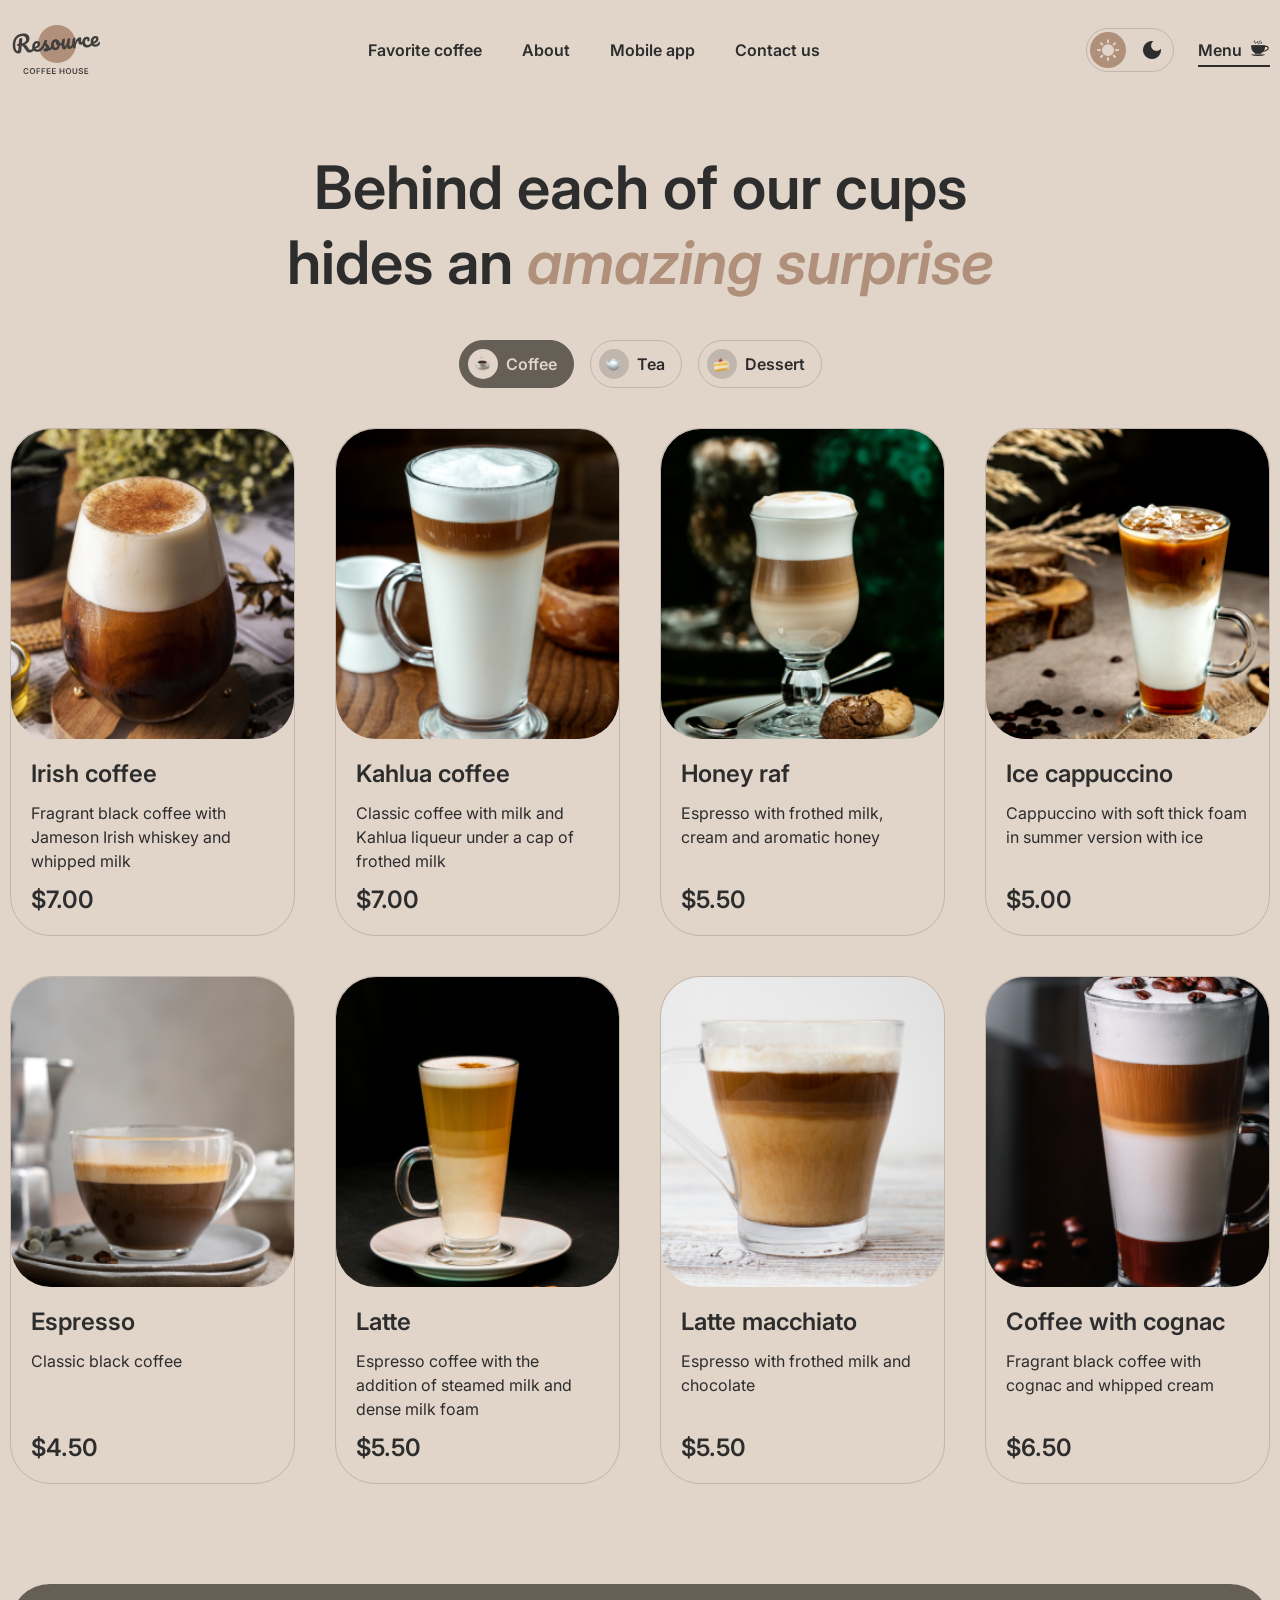
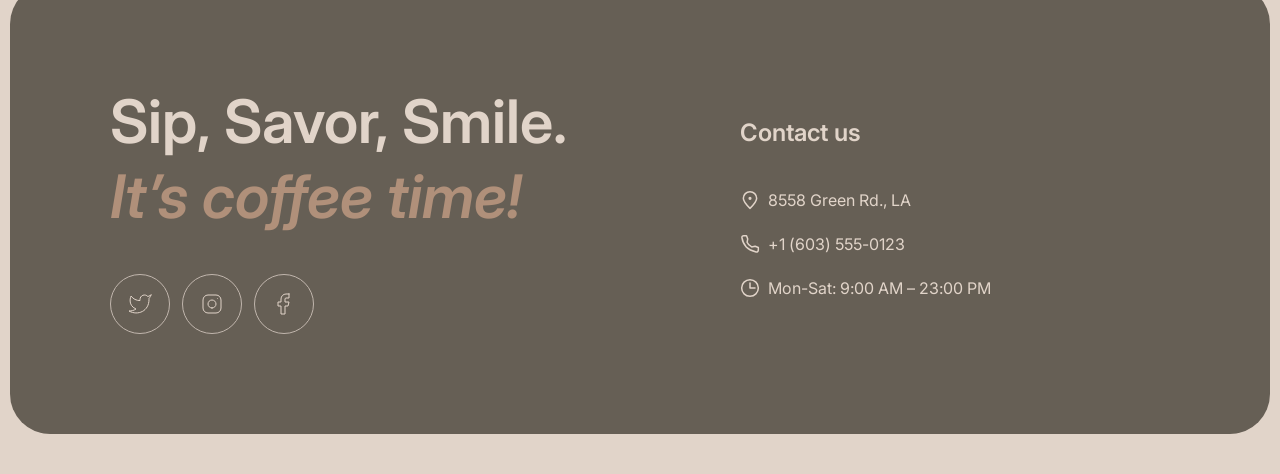
==== templates/menu.template.html @ f3f32d37 "create:landing pages" ====
<!doctype html>
<html lang="en">
    <head>
        <meta charset="UTF-8" />
        <meta name="viewport" content="width=device-width, initial-scale=1.0" />
        <title>Coffee house | menu</title>
        <link rel="shortcut icon" href="../img/icons/menu-coffee.svg" />
        <link rel="preconnect" href="https://fonts.googleapis.com" />
        <link rel="preconnect" href="https://fonts.gstatic.com" crossorigin />
        <link
            href="https://fonts.googleapis.com/css2?family=Inter:wght@400;600&display=swap"
            rel="stylesheet"
        />
        <link rel="stylesheet" href="../styles/style.css" />
        <link rel="stylesheet" href="../styles/main.css" />
        <link rel="stylesheet" href="../icons/icon.css" />
    </head>
    <body>
        <div id="menu-page" class="wrapper">
            <header class="header">
                <div class="burger-menu">
                    <nav class="menu">
                        <ul>
                            <li>
                                <a class="underline-hover" href="../#favorite"
                                    >Favorite coffee</a
                                >
                            </li>
                            <li>
                                <a class="underline-hover" href="../#about"
                                    >About</a
                                >
                            </li>
                            <li>
                                <a class="underline-hover" href="../#app"
                                    >Mobile app</a
                                >
                            </li>
                            <li>
                                <a class="underline-hover" href="../#contact"
                                    >Contact us</a
                                >
                            </li>
                        </ul>
                    </nav>
                    <div class="menu-link">
                        <a>
                            <span>Menu</span>
                            <!-- <img
                                src="../img/icons/coffee-cup.svg"
                                width="20"
                                height="20"
                                alt="coffee-cup"
                            /> -->
                            <div class="icon icon-coffee"></div>
                        </a>
                    </div>
                </div>
                <div class="container">
                    <div class="logo logo-sun">
                        <a href="../">
                            <div class="logo-img">
                                <img
                                    src="../img/icons/logo.svg"
                                    width="92"
                                    height="22"
                                    alt="logo"
                                />
                                <div class="logo-circle"></div>
                            </div>
                        </a>
                        <div class="logo-text">
                            <img
                                src="../img/icons/logo-text.svg"
                                alt="logo-text"
                            />
                        </div>
                    </div>
                    <div class="logo logo-dark">
                        <a href="../">
                            <div class="logo-img">
                                <img
                                    src="../img/icons/logo-dark.svg"
                                    width="92"
                                    height="22"
                                    alt="logo"
                                />
                                <div class="logo-circle"></div>
                            </div>
                        </a>
                        <div class="logo-text">
                            <img
                                src="../img/icons/logo-text-dark.svg"
                                alt="logo-text"
                            />
                        </div>
                    </div>
                    <nav class="menu">
                        <ul>
                            <li>
                                <a class="underline-hover" href="../#favorite"
                                    >Favorite coffee</a
                                >
                            </li>
                            <li>
                                <a class="underline-hover" href="../#about"
                                    >About</a
                                >
                            </li>
                            <li>
                                <a class="underline-hover" href="../#app"
                                    >Mobile app</a
                                >
                            </li>
                            <li>
                                <a class="underline-hover" href="#contact"
                                    >Contact us</a
                                >
                            </li>
                        </ul>
                    </nav>
                    <div class="header-right">
                        <div class="theme">
                            <div class="theme-item theme-sun">
                                <div class="icon-Sun"></div>
                            </div>
                            <div class="theme-item theme-moon">
                                <div class="icon-Moon"></div>
                            </div>
                        </div>
                        <div class="menu-link">
                            <a>
                                <span>Menu</span>
                                <!-- <img
                                    src="../img/icons/coffee-cup.svg"
                                    width="20"
                                    height="20"
                                    alt="coffee-cup"
                                /> -->
                                <div class="icon icon-coffee"></div>
                            </a>
                        </div>
                        <div class="burger">
                            <div class="burger-line"></div>
                            <div class="burger-line"></div>
                        </div>
                    </div>
                </div>
            </header>
            <main>
                <section class="menu-section">
                    <div class="container">
                        <h1 style="display: none">this is h1</h1>
                        <h2>
                            Behind each of our cups<br />
                            hides an
                            <span class="accent">amazing surprise</span>
                        </h2>
                        <div class="menu-switch switch">
                            <div data-path="coffee" class="switch-item active">
                                <div class="switch-item__img">
                                    <img
                                        src="../img/icons/menu-coffee.svg"
                                        alt="coffee"
                                    />
                                </div>
                                <span>Coffee</span>
                            </div>
                            <div data-path="tea" class="switch-item">
                                <div class="switch-item__img">
                                    <img
                                        src="../img/icons/menu-tea.svg"
                                        alt="Tea"
                                    />
                                </div>
                                <span>Tea</span>
                            </div>
                            <div data-path="dessert" class="switch-item">
                                <div class="switch-item__img">
                                    <img
                                        src="../img/icons/menu-desert.svg"
                                        alt="Dessert"
                                    />
                                </div>

                                <span>Dessert</span>
                            </div>
                        </div>
                        <div class="menu-content">
                            <div
                                data-target="coffee"
                                class="open-modal card-menu active"
                            >
                                <div class="card-menu__img">
                                    <img
                                        src="../img/coffee-1.png"
                                        alt="coffee-1"
                                    />
                                </div>
                                <div class="card-menu__info">
                                    <div class="card-menu__title">
                                        Irish coffee
                                    </div>
                                    <div class="card-menu__subtitle">
                                        Fragrant black coffee with Jameson Irish
                                        whiskey and whipped milk
                                    </div>
                                    <div class="card-menu__price">$7.00</div>
                                </div>
                            </div>
                            <div
                                data-target="coffee"
                                class="open-modal card-menu active"
                            >
                                <div class="card-menu__img">
                                    <img
                                        src="../img/coffee-2.png"
                                        alt="coffee-2"
                                    />
                                </div>
                                <div class="card-menu__info">
                                    <div class="card-menu__title">
                                        Kahlua coffee
                                    </div>
                                    <div class="card-menu__subtitle">
                                        Classic coffee with milk and Kahlua
                                        liqueur under a cap of frothed milk
                                    </div>
                                    <div class="card-menu__price">$7.00</div>
                                </div>
                            </div>
                            <div
                                data-target="coffee"
                                class="open-modal card-menu active"
                            >
                                <div class="card-menu__img">
                                    <img
                                        src="../img/coffee-3.png"
                                        alt="coffee-3"
                                    />
                                </div>
                                <div class="card-menu__info">
                                    <div class="card-menu__title">
                                        Honey raf
                                    </div>
                                    <div class="card-menu__subtitle">
                                        Espresso with frothed milk, cream and
                                        aromatic honey
                                    </div>
                                    <div class="card-menu__price">$5.50</div>
                                </div>
                            </div>
                            <div
                                data-target="coffee"
                                class="open-modal card-menu active"
                            >
                                <div class="card-menu__img">
                                    <img
                                        src="../img/coffee-4.png"
                                        alt="coffee-4"
                                    />
                                </div>
                                <div class="card-menu__info">
                                    <div class="card-menu__title">
                                        Ice cappuccino
                                    </div>
                                    <div class="card-menu__subtitle">
                                        Cappuccino with soft thick foam in
                                        summer version with ice
                                    </div>
                                    <div class="card-menu__price">$5.00</div>
                                </div>
                            </div>
                            <div
                                data-target="coffee"
                                class="open-modal card-menu active"
                            >
                                <div class="card-menu__img">
                                    <img
                                        src="../img/coffee-5.png"
                                        alt="coffee-5"
                                    />
                                </div>
                                <div class="card-menu__info">
                                    <div class="card-menu__title">Espresso</div>
                                    <div class="card-menu__subtitle">
                                        Classic black coffee
                                    </div>
                                    <div class="card-menu__price">$4.50</div>
                                </div>
                            </div>
                            <div
                                data-target="coffee"
                                class="open-modal card-menu active"
                            >
                                <div class="card-menu__img">
                                    <img
                                        src="../img/coffee-6.png"
                                        alt="coffee-6"
                                    />
                                </div>
                                <div class="card-menu__info">
                                    <div class="card-menu__title">Latte</div>
                                    <div class="card-menu__subtitle">
                                        Espresso coffee with the addition of
                                        steamed milk and dense milk foam
                                    </div>
                                    <div class="card-menu__price">$5.50</div>
                                </div>
                            </div>
                            <div
                                data-target="coffee"
                                class="open-modal card-menu active"
                            >
                                <div class="card-menu__img">
                                    <img
                                        src="../img/coffee-7.png"
                                        alt="coffee-7"
                                    />
                                </div>
                                <div class="card-menu__info">
                                    <div class="card-menu__title">
                                        Latte macchiato
                                    </div>
                                    <div class="card-menu__subtitle">
                                        Espresso with frothed milk and chocolate
                                    </div>
                                    <div class="card-menu__price">$5.50</div>
                                </div>
                            </div>
                            <div
                                data-target="coffee"
                                class="open-modal card-menu active"
                            >
                                <div class="card-menu__img">
                                    <img
                                        src="../img/coffee-8.png"
                                        alt="coffee-8"
                                    />
                                </div>
                                <div class="card-menu__info">
                                    <div class="card-menu__title">
                                        Coffee with cognac
                                    </div>
                                    <div class="card-menu__subtitle">
                                        Fragrant black coffee with cognac and
                                        whipped cream
                                    </div>
                                    <div class="card-menu__price">$6.50</div>
                                </div>
                            </div>

                            <div data-target="tea" class="open-modal card-menu">
                                <div class="card-menu__img">
                                    <img src="../img/tea-1.png" alt="tea-1" />
                                </div>
                                <div class="card-menu__info">
                                    <div class="card-menu__title">Moroccan</div>
                                    <div class="card-menu__subtitle">
                                        Fragrant black tea with the addition of
                                        tangerine, cinnamon, honey, lemon and
                                        mint
                                    </div>
                                    <div class="card-menu__price">$4.50</div>
                                </div>
                            </div>
                            <div data-target="tea" class="open-modal card-menu">
                                <div class="card-menu__img">
                                    <img src="../img/tea-2.png" alt="tea-2" />
                                </div>
                                <div class="card-menu__info">
                                    <div class="card-menu__title">Ginger</div>
                                    <div class="card-menu__subtitle">
                                        Original black tea with fresh ginger,
                                        lemon and honey
                                    </div>
                                    <div class="card-menu__price">$5.00</div>
                                </div>
                            </div>
                            <div data-target="tea" class="open-modal card-menu">
                                <div class="card-menu__img">
                                    <img src="../img/tea-3.png" alt="tea-3" />
                                </div>
                                <div class="card-menu__info">
                                    <div class="card-menu__title">
                                        Cranberry
                                    </div>
                                    <div class="card-menu__subtitle">
                                        Invigorating black tea with cranberry
                                        and honey
                                    </div>
                                    <div class="card-menu__price">$5.00</div>
                                </div>
                            </div>
                            <div data-target="tea" class="open-modal card-menu">
                                <div class="card-menu__img">
                                    <img src="../img/tea-4.png" alt="tea-4" />
                                </div>
                                <div class="card-menu__info">
                                    <div class="card-menu__title">
                                        Sea buckthorn
                                    </div>
                                    <div class="card-menu__subtitle">
                                        Toning sweet black tea with sea
                                        buckthorn, fresh thyme and cinnamon
                                    </div>
                                    <div class="card-menu__price">$5.50</div>
                                </div>
                            </div>

                            <div
                                data-target="dessert"
                                class="open-modal card-menu"
                            >
                                <div class="card-menu__img">
                                    <img
                                        src="../img/dessert-1.png"
                                        alt="dessert-1"
                                    />
                                </div>
                                <div class="card-menu__info">
                                    <div class="card-menu__title">
                                        Marble cheesecake
                                    </div>
                                    <div class="card-menu__subtitle">
                                        Philadelphia cheese with lemon zest on a
                                        light sponge cake and red currant jam
                                    </div>
                                    <div class="card-menu__price">$3.50</div>
                                </div>
                            </div>
                            <div
                                data-target="dessert"
                                class="open-modal card-menu"
                            >
                                <div class="card-menu__img">
                                    <img
                                        src="../img/dessert-2.png"
                                        alt="dessert-2"
                                    />
                                </div>
                                <div class="card-menu__info">
                                    <div class="card-menu__title">
                                        Red velvet
                                    </div>
                                    <div class="card-menu__subtitle">
                                        Layer cake with cream cheese frosting
                                    </div>
                                    <div class="card-menu__price">$4.00</div>
                                </div>
                            </div>
                            <div
                                data-target="dessert"
                                class="open-modal card-menu"
                            >
                                <div class="card-menu__img">
                                    <img
                                        src="../img/dessert-3.png"
                                        alt="dessert-3"
                                    />
                                </div>
                                <div class="card-menu__info">
                                    <div class="card-menu__title">
                                        Cheesecakes
                                    </div>
                                    <div class="card-menu__subtitle">
                                        Soft cottage cheese pancakes with sour
                                        cream and fresh berries and sprinkled
                                        with powdered sugar
                                    </div>
                                    <div class="card-menu__price">$4.50</div>
                                </div>
                            </div>
                            <div
                                data-target="dessert"
                                class="open-modal card-menu"
                            >
                                <div class="card-menu__img">
                                    <img
                                        src="../img/dessert-4.png"
                                        alt="dessert-4"
                                    />
                                </div>
                                <div class="card-menu__info">
                                    <div class="card-menu__title">
                                        Creme brulee
                                    </div>
                                    <div class="card-menu__subtitle">
                                        Delicate creamy dessert in a caramel
                                        basket with wild berries
                                    </div>
                                    <div class="card-menu__price">$4.00</div>
                                </div>
                            </div>
                            <div
                                data-target="dessert"
                                class="open-modal card-menu"
                            >
                                <div class="card-menu__img">
                                    <img
                                        src="../img/dessert-5.png"
                                        alt="dessert-5"
                                    />
                                </div>
                                <div class="card-menu__info">
                                    <div class="card-menu__title">Pancakes</div>
                                    <div class="card-menu__subtitle">
                                        Tender pancakes with strawberry jam and
                                        fresh strawberries
                                    </div>
                                    <div class="card-menu__price">$4.50</div>
                                </div>
                            </div>
                            <div
                                data-target="dessert"
                                class="open-modal card-menu"
                            >
                                <div class="card-menu__img">
                                    <img
                                        src="../img/dessert-6.png"
                                        alt="dessert-6"
                                    />
                                </div>
                                <div class="card-menu__info">
                                    <div class="card-menu__title">
                                        Honey cake
                                    </div>
                                    <div class="card-menu__subtitle">
                                        Classic honey cake with delicate custard
                                    </div>
                                    <div class="card-menu__price">$4.50</div>
                                </div>
                            </div>
                            <div
                                data-target="dessert"
                                class="open-modal card-menu"
                            >
                                <div class="card-menu__img">
                                    <img
                                        src="../img/dessert-7.png"
                                        alt="dessert-7"
                                    />
                                </div>
                                <div class="card-menu__info">
                                    <div class="card-menu__title">
                                        Chocolate cake
                                    </div>
                                    <div class="card-menu__subtitle">
                                        Cake with hot chocolate filling and nuts
                                        with dried apricots
                                    </div>
                                    <div class="card-menu__price">$5.50</div>
                                </div>
                            </div>
                            <div
                                data-target="dessert"
                                class="open-modal card-menu"
                            >
                                <div class="card-menu__img">
                                    <img
                                        src="../img/dessert-8.png"
                                        alt="dessert-8"
                                    />
                                </div>
                                <div class="card-menu__info">
                                    <div class="card-menu__title">
                                        Black forest
                                    </div>
                                    <div class="card-menu__subtitle">
                                        A combination of thin sponge cake with
                                        cherry jam and light chocolate mousse
                                    </div>
                                    <div class="card-menu__price">$5.50</div>
                                </div>
                            </div>
                        </div>
                        <div class="menu-content__refresh-container">
                            <div class="menu-content__refresh">
                                <img
                                    src="../img/icons/refresh.svg"
                                    alt="refresh"
                                />
                            </div>
                        </div>
                    </div>
                </section>
            </main>
            <footer class="footer">
                <a id="contact"></a>
                <div class="container">
                    <div class="footer-block">
                        <div class="footer-left">
                            <h2>
                                Sip, Savor, Smile.<br />
                                <span class="accent">It’s coffee time!</span>
                            </h2>
                            <div class="footer-social">
                                <div class="footer-social__item">
                                    <svg
                                        width="24"
                                        height="24"
                                        viewBox="0 0 24 24"
                                        fill="none"
                                        xmlns="http://www.w3.org/2000/svg"
                                    >
                                        <path
                                            d="M23 3.01006C23 3.01006 20.9821 4.20217 19.86 4.54006C19.2577 3.84757 18.4573 3.35675 17.567 3.13398C16.6767 2.91122 15.7395 2.96725 14.8821 3.29451C14.0247 3.62177 13.2884 4.20446 12.773 4.96377C12.2575 5.72309 11.9877 6.62239 12 7.54006V8.54006C10.2426 8.58562 8.50127 8.19587 6.93101 7.4055C5.36074 6.61513 4.01032 5.44869 3 4.01006C3 4.01006 -1 13.0101 8 17.0101C5.94053 18.408 3.48716 19.109 1 19.0101C10 24.0101 21 19.0101 21 7.51006C20.9991 7.23151 20.9723 6.95365 20.92 6.68006C21.9406 5.67355 23 3.01006 23 3.01006Z"
                                            stroke="#E1D4C9"
                                            stroke-linecap="round"
                                            stroke-linejoin="round"
                                        />
                                    </svg>
                                </div>
                                <div class="footer-social__item">
                                    <svg
                                        width="24"
                                        height="24"
                                        viewBox="0 0 24 24"
                                        fill="none"
                                        xmlns="http://www.w3.org/2000/svg"
                                    >
                                        <path
                                            d="M12 16C14.2091 16 16 14.2091 16 12C16 9.79086 14.2091 8 12 8C9.79086 8 8 9.79086 8 12C8 14.2091 9.79086 16 12 16Z"
                                            stroke="#E1D4C9"
                                            stroke-linecap="round"
                                            stroke-linejoin="round"
                                        />
                                        <path
                                            d="M3 16V8C3 5.23858 5.23858 3 8 3H16C18.7614 3 21 5.23858 21 8V16C21 18.7614 18.7614 21 16 21H8C5.23858 21 3 18.7614 3 16Z"
                                            stroke="#E1D4C9"
                                        />
                                        <path
                                            d="M17.5 6.51L17.51 6.49889"
                                            stroke="#E1D4C9"
                                            stroke-linecap="round"
                                            stroke-linejoin="round"
                                        />
                                    </svg>
                                </div>
                                <div class="footer-social__item">
                                    <svg
                                        width="24"
                                        height="24"
                                        viewBox="0 0 24 24"
                                        fill="none"
                                        xmlns="http://www.w3.org/2000/svg"
                                    >
                                        <path
                                            d="M17 2H14C12.6739 2 11.4021 2.52678 10.4645 3.46447C9.52678 4.40215 9 5.67392 9 7V10H6V14H9V22H13V14H16L17 10H13V7C13 6.73478 13.1054 6.48043 13.2929 6.29289C13.4804 6.10536 13.7348 6 14 6H17V2Z"
                                            stroke="#E1D4C9"
                                            stroke-linecap="round"
                                            stroke-linejoin="round"
                                        />
                                    </svg>
                                </div>
                            </div>
                        </div>
                        <div class="footer-right">
                            <div class="footer-right__title">Contact us</div>
                            <div class="footer-contact">
                                <a
                                    target="_blank"
                                    href="https://www.google.com/maps/dir/%D0%94%D0%BE%D1%81+%D0%9B%D0%BE%D0%BC%D0%B0%D1%81+Dos+Lomas/50.906,34.793992/@-51.9264527,-60.2954743,8.68z/data=!4m8!4m7!1m5!1m1!1s0xbc2ae1400f868f63:0x9d1201ed77d19d2d!2m2!1d-59.25!2d-51.783333!1m0?hl=ru&entry=ttu"
                                    class="footer-contact__item underline-hover"
                                >
                                    <img
                                        src="../img/icons/pin-alt.svg"
                                        alt="pin-alt"
                                    />
                                    <span>8558 Green Rd., LA</span>
                                </a>
                                <a
                                    href="tel:+77292490039"
                                    class="footer-contact__item underline-hover"
                                >
                                    <img
                                        src="../img/icons/phone.svg"
                                        alt="phone"
                                    />
                                    <span>+1 (603) 555-0123</span>
                                </a>
                                <div class="footer-contact__item">
                                    <img
                                        src="../img/icons/clock.svg"
                                        alt="clock"
                                    />
                                    <span>Mon-Sat: 9:00 AM – 23:00 PM</span>
                                </div>
                            </div>
                        </div>
                    </div>
                </div>
            </footer>
            <div class="modals">
                <div class="modal-overlay">
                    <div class="modal">
                        <div class="modal-img">
                            <img src="../img/coffee-1.png" alt="" />
                        </div>
                        <div class="modal-content">
                            <div class="modal-title">
                                <h3>Irish coffee</h3>
                                <div class="modal-description">
                                    Fragrant black coffee with Jameson Irish
                                    whiskey and whipped milk
                                </div>
                            </div>
                            <div>
                                <div class="modal-switch__title">Size</div>
                                <div class="modal-switch switch">
                                    <div class="switch-item active">
                                        <span>S</span>
                                        <span>200 ml</span>
                                    </div>
                                    <div class="switch-item">
                                        <span>L</span>
                                        <span>300 ml</span>
                                    </div>
                                    <div class="switch-item">
                                        <span>m</span>
                                        <span>400 ml</span>
                                    </div>
                                </div>
                            </div>
                            <div>
                                <div class="modal-switch__title">Additives</div>
                                <div class="modal-check check">
                                    <div class="check-item">
                                        <span>1</span>
                                        <span>Suga</span>
                                    </div>
                                    <div class="check-item">
                                        <span>2</span>
                                        <span>Sugar</span>
                                    </div>
                                    <div class="check-item">
                                        <span>3</span>
                                        <span>Sugaring</span>
                                    </div>
                                </div>
                            </div>

                            <div class="modal-total">
                                <div class="modal-total__word">Total:</div>
                                <div class="modal-total__price">$7.00</div>
                            </div>
                            <div class="modal-alert">
                                <img
                                    src="../img/icons/info-empty.svg"
                                    alt="alert"
                                />
                                <div class="modal-alert__text">
                                    The cost is not final. Download our mobile
                                    app to see the final price and place your
                                    order. Earn loyalty points and enjoy your
                                    favorite coffee with up to 20% discount.
                                </div>
                            </div>
                            <div class="modal-close">Close</div>
                        </div>
                    </div>
                </div>
            </div>
        </div>
        <script src="../utils/mock.js"></script>
        <script src="../js/app.js"></script>
    </body>
</html>
---- styles/style.css ----
/* Указываем box sizing */
*,
*::before,
*::after {
    box-sizing: border-box;
}

/* Убираем внутренние отступы */
ul[class],
ol[class] {
    padding: 0;
}

/* Убираем внешние отступы */
body,
h1,
h2,
h3,
h4,
p,
ul[class],
ol[class],
li,
figure,
figcaption,
blockquote,
dl,
dd {
    margin: 0;
}

/* Выставляем основные настройки по-умолчанию для body */
body {
    min-height: 100vh;
    scroll-behavior: smooth;
    text-rendering: optimizeSpeed;
    line-height: 1.5;
}

/* Удаляем стандартную стилизацию для всех ul и il, у которых есть атрибут class*/
ul[class],
ol[class] {
    list-style: none;
}

/* Элементы a, у которых нет класса, сбрасываем до дефолтных стилей */
a:not([class]) {
    text-decoration-skip-ink: auto;
}

a {
    text-decoration: none;
    color: none;
}

/* Упрощаем работу с изображениями */
img {
    max-width: 100%;
    display: block;
    max-height: 100%;
}

/* Указываем понятную периодичность в потоке данных у article*/
article > * + * {
    margin-top: 1em;
}

input::-webkit-outer-spin-button,
input::-webkit-inner-spin-button {
    /* display: none; <- Crashes Chrome on hover */
    -webkit-appearance: none;
    margin: 0;
    /* <-- Apparently some margin are still there even though it's hidden */
}

/* Наследуем шрифты для инпутов и кнопок */
input,
button,
textarea,
select {
    font: inherit;
}

/* Удаляем все анимации и переходы для людей, которые предпочитай их не использовать */
@media (prefers-reduced-motion: reduce) {
    * {
        animation-duration: 0.01ms !important;
        animation-iteration-count: 1 !important;
        transition-duration: 0.01ms !important;
        scroll-behavior: auto !important;
    }
}

/* меняющиеся стили */
html {
    scroll-behavior: smooth;
}
.dark-theme {
}
body {
    /* colors */
    --text-primary: #2d2d2d;
    --text-inverse: #e1d4c9;
    --text-accent: #b0907a;

    --bg-page: #e1d4c9;
    --bg-container: #665f55;
    --bg-overlay: #403f3dcc;

    --border-primary: #c1b6ad;
    --border-inverse: #665f55;

    /* dark */

    --dark-text-primary: #e1d4c9;
    --dark-text-inverse: #e1d4c9;
    --dark-text-accent: #b0907a;

    --dark-bg-page: #292826;
    --dark-bg-container: #403f3d;
    --dark-bg-overlay: #292826cc;
    --dark-bg-modal-control:#292826;
    --dark-bg-modal:#403F3D;

    --dark-border-primary: #665f55;
    --dark-border-inverse: #c1b6ad;

    font-size: 16px;
    line-height: 24px;
    font-weight: 400;
    font-family: "Inter";

    color: var(--text-primary);
    background: var(--bg-page);
}
body.dark-theme {
    color: var(--dark-text-primary);
    background: var(--dark-bg-page);
}
.wrapper {
    min-height: 100vh;
    position: relative;
    overflow: hidden;
}

.container {
    max-width: 1380px;
    padding: 0 10px;
    margin: 0 auto;
    height: 100%;
}
section {
    padding: 50px 0;
}
h1 {
    font-size: 72px;
    line-height: 75.6px;
    font-weight: 600;
}
h2 {
    font-size: 60px;
    line-height: 75px;
    font-weight: 600;

    margin-bottom: 40px;
}

/* components */

.accent {
    color: var(--text-accent);
    font-style: italic;
}
.dark-theme .accent {
    color: var(--dark-text-accent);
}
.underline-hover {
    position: relative;
}
.underline-hover:after {
    display: block;
    position: absolute;
    left: 0;
    bottom: -5px;
    width: 100%;
    height: 2px;
    background-color: var(--text-primary);
    content: "";
    transition: transform 0.3s ease-out;
    transform: scale(0);
}
.dark-theme .underline-hover:after {
    background-color: var(--dark-text-primary);
}
.underline-hover:hover:after {
    transform: scale(1);
}

::-webkit-scrollbar {
    width: 10px;
    /* ширина для вертикального скролла */
    height: 2px;
    /* высота для горизонтального скролла */
    background-color: #c0c9d3;
}

::-webkit-scrollbar-thumb {
    background-color: #464040;
    border-radius: 9em;
    /* box-shadow: inset 1px 1px 10px #f3faf7; */
}

::-webkit-scrollbar-thumb:hover {
    background-color: #253861;
}
@media ((max-width: 1000px)) {
    h1 {
        font-size: 72px;
        line-height: 75.6px;
        font-weight: 600;
    }
    h2 {
        font-size: 60px;
        line-height: 75px;
        font-weight: 600;

        margin-bottom: 40px;
    }
}
@media ((max-width: 570px)) {
    h1 {
        font-size: 42px;
        line-height: 48.3px;
        font-weight: 600;
    }
    h2 {
        font-size: 32px;
        line-height: 40px;
        font-weight: 600;

        margin-bottom: 40px;
    }
}
@media ((max-width: 800px)) {
    .container {
        padding: 0 40px;
    }
}
@media ((max-width: 570px)) {
    .container {
        padding: 0 16px;
    }
}
---- styles/main.css ----
/*--------------------------------- modal  -------------------------------*/
.open-modal {
    /* border: none;
  cursor: pointer;
  background-color: #000;
  color: #fff;
  padding: 10px; */
}

.modal-overlay {
    position: fixed;
    left: 0;
    top: 0;
    right: 0;
    bottom: 0;
    background-color: rgba(0, 0, 0, 0.7);
    display: flex;
    align-items: center;
    justify-content: center;
    height: 100vh;
    width: 100%;
    opacity: 0;
    visibility: hidden;
    transition: all 0.3s ease-in-out;
}

.modal-overlay--visible {
    opacity: 1;
    visibility: visible;
    transition: all 0.3s ease-in-out;
}

.modal {
    background: var(--bg-page);
    width: 800px;
    height: auto;
    /* display: flex; */
    gap: 20px;
    /* align-items: center;
  justify-content: center; */
    display: none;
    padding: 16px;
    border-radius: 40px;
    margin: 0 40px;
}
.dark-theme .modal {
    background-color: var(--dark-bg-modal);
}
.modal--visible {
    display: flex;
}
.modal-img {
    min-width: 40%;
}
.modal-img img {
    width: 310px;
    height: 310px;
    border-radius: 40px;
    object-fit: cover;
}
.modal-content {
    display: flex;
    flex-direction: column;
    gap: 20px;
}
.modal-title {
    display: flex;
    flex-direction: column;
    gap: 12px;
}
.modal-title h3 {
    font-size: 24px;
    line-height: 30px;
    font-weight: 600;
}
.modal-description {
}
.modal-switch__title {
    margin-bottom: 8px;
}
.modal-switch {
    display: flex;
    gap: 8px;
    flex-wrap: wrap;
}
.modal-switch .switch-item {
    display: flex;
    align-items: center;
    gap: 8px;
    padding: 8px 16px 8px 8px;
    border: 1px solid var(--border-primary);
    border-radius: 100px;
    cursor: pointer;
    transition: all 0.3s;
}
.dark-theme .modal-switch .switch-item {
    border-color: var(--dark-border-primary);
}
.modal-switch .switch-item span:first-child {
    display: flex;
    justify-content: center;
    align-items: center;
    font-weight: 600;
    width: 30px;
    height: 30px;
    border-radius: 50%;
    padding: 8px;
    background-color: var(--border-primary);
    transition: all 0.3s;
}
.dark-theme .modal-switch .switch-item span:first-child {
    background-color: var(--dark-border-primary);
}
.modal-switch .switch-item span:nth-child(2) {
    transition: all 0.3s;
    font-weight: 600;
}
.modal-switch .switch-item:hover span:first-child {
    background-color: var(--text-inverse);
}
.dark-theme .modal-switch .switch-item:hover span:first-child {
    background-color: var(--text-primary);
}
.modal-switch .switch-item:hover span:nth-child(2) {
    color: var(--text-inverse);
}
.dark-theme .modal-switch .switch-item:hover span:nth-child(2) {
    color: var(--dark-text-inverse);
}
.modal-switch .switch-item:hover {
    background-color: var(--border-inverse);
}
.dark-theme .modal-switch .switch-item:hover {
    background-color: var(--dark-bg-modal-control);
}
.modal-switch .switch-item.active span:first-child {
    background-color: var(--text-inverse);
}
.dark-theme .modal-switch .switch-item.active span:first-child {
    background-color: var(--dark-bg-container);
}
.modal-switch .switch-item.active span:nth-child(2) {
    color: var(--text-inverse);
}
.dark-theme .modal-switch .switch-item.active span:nth-child(2) {
    color: var(--dark-text-inverse);
}
.modal-switch .switch-item.active {
    background-color: var(--border-inverse);
}
.dark-theme .modal-switch .switch-item.active {
    background-color: var(--dark-bg-modal-control);
}
.modal-check {
    display: flex;
    gap: 8px;
    flex-wrap: wrap;
}
.modal-check .check-item {
    transition: all 0.3s;
    display: flex;
    align-items: center;
    gap: 8px;
    padding: 8px 16px 8px 8px;
    border: 1px solid var(--border-primary);
    border-radius: 100px;
    cursor: pointer;
}
.dark-theme .modal-check .check-item {
    border-color: var(--dark-border-primary);
}
.modal-check .check-item span:first-child {
    transition: all 0.3s;
    display: flex;
    justify-content: center;
    align-items: center;
    font-weight: 600;
    width: 30px;
    height: 30px;
    border-radius: 50%;
    padding: 8px;
    background-color: var(--border-primary);
}
.dark-theme .modal-check .check-item span:first-child {
    background-color: var(--dark-border-primary);
}
.modal-check .check-item span:nth-child(2) {
    transition: all 0.3s;
    font-weight: 600;
}
.modal-check .check-item:hover span:first-child {
    background-color: var(--text-inverse);
}
.dark-theme .modal-check .check-item:hover span:first-child {
    background-color: var(--dark-bg-container);
}
.modal-check .check-item:hover span:nth-child(2) {
    color: var(--text-inverse);
}
.dark-theme .modal-check .check-item:hover span:nth-child(2) {
    color: var(--dark-bg-inverse);
}
.modal-check .check-item:hover {
    background-color: var(--border-inverse);
}
.dark-theme .modal-check .check-item:hover {
    background-color: var(--dark-bg-modal-control);
}
.modal-check .check-item.active span:first-child {
    background-color: var(--text-inverse);
}
.dark-theme .modal-check .check-item.active span:first-child {
    background-color: var(--dark-bg-container);
}
.modal-check .check-item.active span:nth-child(2) {
    color: var(--text-inverse);
}
.dark-theme .modal-check .check-item.active span:nth-child(2) {
    color: var(--dark-text-inverse);
}
.modal-check .check-item.active {
    background-color: var(--border-inverse);
}
.dark-theme .modal-check .check-item.active {
    background-color: var(--dark-bg-modal-control);
}
.modal-total {
    display: flex;
    justify-content: space-between;
    gap: 20px;
    font-weight: 600;
    font-size: 24px;
    line-height: 30px;
}
.modal-total__word {
}
.modal-total__price {
    text-align: end;
}
.modal-alert {
    display: flex;
    gap: 8px;
}
.modal-alert img {
    width: 16px;
    height: 16px;
}
.modal-alert__text {
    font-weight: 600;
    font-size: 10px;
    line-height: 14px;
}
.modal-close {
    /* width: 100%; */
    font-weight: 600;
    text-align: center;
    padding: 10px 30px;
    border: 1px solid var(--border-inverse);
    border-radius: 100px;
    cursor: pointer;
    transition: all 0.3s;
}
.dark-theme .modal-close {
    border-color: var(--dark-border-inverse);
}
.modal-close:hover {
    color: var(--text-inverse);
    background-color: var(--border-inverse);
}
.dark-theme .modal-close:hover {
    color: var(--dark-text-inverse);
    background-color: var(--dark-bg-modal-control);
    border-color: var(--dark-bg-modal-control);
}
@media (max-width: 650px) {
    .modal {
        margin: 0 20px;
    }
    .modal-img {
        display: none;
    }
}
/*--------------------------------- slider  -------------------------------*/
.slicer {
    /* position: relative; */
    overflow: hidden;
    width: 100%;
    max-width: 480px;
    padding-bottom: 40px;
}
.slicer-wrapper {
    display: flex;
    transform: translate(0, 0);
    transition: all 0.7s;
}

.slicer-button-next {
    top: 45%;
    right: 0%;
}
.slicer-button-prev {
    top: 45%;
    left: 0%;
    transform: rotate(180deg);
}
.slicer-button {
    position: absolute;
    width: fit-content;
    display: flex;
    justify-content: center;
    align-items: center;
    /* padding: 24px; */
    height: 60px;
    width: 60px;
    border: 1px solid var(--text-primary);
    border-radius: 50%;
    transition: all 0.3s;
    cursor: pointer;
}
.dark-theme .slicer-button {
    border-color: var(--dark-text-primary);
}
.slicer-button path {
    stroke: var(--text-primary);
    transition: stroke 0.3s;
}
.dark-theme .slicer-button path {
    stroke: var(--dark-text-primary);
    transition: stroke 0.3s;
}
.dark-theme .slicer-button:hover path {
    stroke: var(--dark-text-accent);
}
.slicer-button:hover path {
    stroke: var(--text-accent);
}
.dark-theme .slicer-button:hover path {
    stroke: var(--dark-text-primary);
}
.slicer-button:hover {
    background: var(--border-inverse);
    border-color: var(--border-primary);
}
.dark-theme .slicer-button:hover {
    background: var(--dark-border-inverse);
    border-color: var(--dark-border-primary);
}
.slicer-pagination {
    position: absolute;
    bottom: 0;
    left: 0;
    width: 100%;
    display: flex;
    justify-content: center;
    align-items: center;
}
.slicer-bullets {
    width: fit-content;
    display: flex;
    gap: 12px;
    align-items: center;
}
.slicer-bullet {
    overflow: hidden;
    cursor: pointer;
    width: 40px;
    height: 4px;
    border-radius: 100px;
    background-color: var(--border-primary);
    transition: all 0.3s;
    position: relative;
}
.dark-theme .slicer-bullet {
    background-color: var(--dark-border-primary);
}
.bullet-load {
    content: "";
    position: absolute;
    z-index: 100;
    top: 0;
    left: 0;
    /* right: 0; */
    bottom: 0;
    min-width: 0;
    /* transition: all 1.2s; */
    background-color: var(--border-inverse);
}
.dark-theme .bullet-load {
    background-color: var(--dark-border-inverse);
}
.slicer-bullet.active .bullet-load {
    /* min-width: 10px; */
}
.slicer-bullet.active:hover:after {
    left: 0;
}
@media ((max-width: 1000px)) {
    .slicer {
        width: 100%;
    }
}
@media ((max-width: 570px)) {
    .slicer-button {
        display: none;
    }
}
/*--------------------------------- header  -------------------------------*/
.header {
    /* display: flex; */
    padding: 20px 0;
    position: relative;
    height: 100px;
}
.header .container {
    display: flex;
    justify-content: space-between;
    align-items: center;
}
.logo {
    font-weight: 600;
    padding: 6px 0;
}
.logo-dark {
    display: none;
}
.dark-theme .logo-sun {
    display: none;
}
.dark-theme .logo-dark {
    display: block;
}
.logo-img {
    position: relative;
    display: flex;
    justify-content: center;
    align-items: center;
    height: 38px;
    margin-bottom: 5px;
}
.logo-img img {
    margin-bottom: 3px;
}
.logo-circle {
    position: absolute;
    z-index: -1;
    top: 0;
    left: 30%;
    width: 38px;
    height: 38px;
    border-radius: 50%;
    background-color: var(--text-accent);
}
.dark-theme .logo-circle {
    background-color: var(--dark-text-accent);
}
.logo-text {
    display: flex;
    justify-content: center;
}
.logo-text img {
}

.menu {
}
.menu ul {
    display: flex;
    gap: 40px;
    list-style: none;
    padding-inline-start: 0;
}
.menu li {
}
.menu a {
    color: var(--text-primary);
    font-weight: 600;
}
.dark-theme .menu a {
    color: var(--dark-text-primary);
}
.header-right {
    display: flex;
    align-items: center;
    gap: 24px;
}
.theme {
    display: flex;
    gap: 8px;
    border: 1px solid var(--border-primary);
    border-radius: 100px;
    padding: 3px;
}

.dark-theme .theme {
    border-color: var(--dark-border-primary);
}
.theme-item {
    cursor: pointer;
    display: flex;
    align-items: center;
    justify-content: center;
    width: 36px;
    height: 36px;
    border-radius: 100px;
}
.theme-icon {
}
.theme-sun {
    font-size: 22px;
    color: var(--text-inverse);
    background-color: var(--text-accent);
    transition: all 0.3s;
}

.dark-theme .theme-sun {
    color: var(--dark-text-primary);
    background-color: transparent;
}
.theme-sun:hover {
    color: var(--text-inverse);
    background-color: var(--text-accent);
}
.theme-moon {
    font-size: 18px;
    color: var(--text-primary);
    background-color: transparent;
    transition: all 0.3s;
}

.dark-theme .theme-moon {
    background-color: var(--dark-border-primary);
    color: var(--text-inverse);
}
.theme-moon:hover {
    background-color: var(--dark-border-primary);
    color: var(--text-inverse);
}

.menu-link {
    position: relative;
}
.menu-link a {
    display: flex;
    gap: 8px;
}

.menu-link span {
    color: var(--text-primary);
    font-weight: 600;
}
.dark-theme .menu-link span {
    color: var(--dark-text-primary);
}

.menu-link .icon {
    font-size: 20px;
    color: var(--text-primary);
}
.dark-theme .menu-link .icon {
    color: var(--dark-text-primary);
}
.dark-theme .burger-menu .menu-link .icon {
    color: var(--dark-text-primary);
}

.menu-link:after {
    display: block;
    position: absolute;
    left: 0;
    bottom: -5px;
    width: 100%;
    height: 2px;
    background-color: var(--text-primary);
    content: "";
    /* transition: transform 0.3s ease-out; */
    /* transform: scale(0); */
}
.dark-theme .menu-link:after {
    background-color: var(--dark-text-primary);
}
@media ((max-width: 670px)) {
    .header-right {
        gap: 12px;
    }
}
/*--------------------------------- main-banner  -------------------------------*/

.main-banner {
    padding-top: 0;
}
.main-banner .container {
    position: relative;
}

.main-banner .content {
    z-index: 1;
    position: absolute;
    top: 0;
    left: 0;

    height: 100%;
    width: 50%;
    padding: 100px;
    padding-right: 0;
    display: flex;
    flex-direction: column;
    justify-content: space-between;
}
.main-banner .title {
    color: var(--text-inverse);
}
.dark-theme .main-banner .title {
    color: var(--dark-text-inverse);
}
.main-banner .accent {
}
.main-banner .subtitle {
    color: var(--text-inverse);
}
.dark-theme .main-banner .subtitle {
    color: var(--dark-text-inverse);
}
.button-banner {
    width: fit-content;
}
.button-banner a {
    display: flex;
    align-items: center;
    width: fit-content;
    font-weight: 600;
    /* gap: 8px; */
    color: var(--text-primary);
    cursor: pointer;
    padding: 20px 78px;
    border-radius: 100px;
    background-color: var(--text-inverse);
}
.dark-theme .button-banner a {
    color: var(--dark-text-primary);
    background-color: var(--dark-bg-container);
}
.button-banner span {
    transition: all 0.6s;
}
.button-banner .icon {
    color: var(--text-primary);
    font-size: 20px;
    opacity: 0;
    transition: all 0.4s;
}
.dark-theme .button-banner .icon {
    color: var(--dark-text-primary);
}
.button-banner:hover .icon {
    opacity: 1;
}
.button-banner img {
    /* display: none; */
    opacity: 0;
    transition: all 0.4s;
}
.button-banner:hover img {
    /* display: block; */
    opacity: 1;
}
.button-banner:hover span {
    /* display: block; */
    transform: translate(-8px, 0);
    opacity: 1;
}
.main-banner .video-block {
}
.main-banner video {
    height: 644px;
    width: 100%;
    object-fit: cover;
    border-radius: 40px;
    width: 100%;
}
@media ((max-width: 1200px)) {
    .main-banner .content {
        width: 100%;
        padding: 100px 98px 100px 60px;
    }
}
@media ((max-width: 670px)) {
    .main-banner .container {
        padding: 0;
        margin: 0 16px;
    }
    .main-banner .content {
        width: 100%;
        padding: 60px 16px;
    }
}
/*--------------------------------- favorite  -------------------------------*/
.favorite {
}
.favorite .container {
}
.favorite h2 {
    text-align: center;
}
.favorite .slider {
    position: relative;
    display: flex;
    justify-content: center;
    align-items: center;
}
.slicer-slide {
    display: flex;
    flex-direction: column;
    align-items: center;
    cursor: grab;
}
.slicer-slide img {
    margin-bottom: 20px;
    pointer-events: none;
}
.slide-content {
    display: flex;
    flex-direction: column;
    align-items: center;
    gap: 16px;
    max-width: 480px;
    text-align: center;
}
.slide-content .title {
    font-weight: 600;
    font-size: 24px;
    line-height: 30px;
}
.slide-content .description {
}
.slide-content .price {
    font-weight: 600;
    font-size: 24px;
    line-height: 30px;
}
/*--------------------------------- about  -------------------------------*/

.about {
}
.about .container {
}
.about-images {
    display: flex;
    gap: 40px;
}
.about-left,
.about-right {
    display: flex;
    flex-direction: column;
    gap: 40px;
}
.card-img {
    overflow: hidden;
    border-radius: 20px;
    /* width: 590px;
  height: 660px; */
}
.card-img img {
    width: 100%;
    height: 100%;
    object-fit: cover;
    transform: scale(1.1);
    transition: all 0.5s;
}
.card-img img:hover {
    transform: scale(1);
}
@media ((max-width: 768px)) {
    .about-images {
        flex-direction: column;
    }
    .about-left .card-img:nth-child(2) {
        display: none;
    }
    .about-right .card-img:nth-child(1) {
        display: none;
    }
    .card-img {
        height: 590px;
    }
}
@media ((max-width: 570px)) {
}
/*--------------------------------- app  -------------------------------*/
.app {
}
.app .container {
    display: flex;
    justify-content: space-between;
}
.app-content {
    width: 45%;
    display: flex;
    flex-direction: column;
    gap: 40px;
}
.app-img {
    border-radius: 20px;
    overflow: hidden;
    width: 45%;
}
.app-content h2 {
    margin-bottom: 0;
}
.app-subtitle {
}
.app-buttons {
    display: flex;
    gap: 20px;
}
.button-app {
    color: var(--text-primary);
    display: flex;
    gap: 12px;
    background-color: transparent;
    padding: 12px 20px;
    border: 1px solid var(--border-inverse);
    border-radius: 100px;
    cursor: pointer;
    transition: all 0.3s;
}
.dark-theme .button-app {
    color: var(--dark-text-primary);
    border-color: var(--dark-border-inverse);
}
.button-app__svg {
    display: flex;
    align-items: center;
}

.button-app__text {
    display: flex;
    flex-direction: column;
    gap: 2px;
    transition: all 0.3s;
}
.button-app__text-subtitle {
    font-weight: 600;
    font-size: 10px;
    line-height: 14px;
}
.button-app__text-title {
    font-weight: 600;
}
.button-app path {
    transition: all 0.3s;
}
.button-app:hover {
    background: var(--border-inverse);
}
.dark-theme .button-app:hover {
    background: var(--dark-border-inverse);
}

.button-app:hover path {
    fill: var(--text-inverse);
}
.dark-theme .button-app:hover path {
    fill: var(--dark-bg-container);
}
.button-app:hover .button-app__text {
    color: var(--text-inverse);
}
.dark-theme .button-app:hover .button-app__text {
    color: var(--dark-bg-container);
}
@media ((max-width: 768px)) {
    .app .container {
        flex-direction: column;
    }
    .app-content,
    .app-img {
        margin-top: 20px;
        width: 100%;
    }
    .app-img img {
        width: 100%;
    }
}
@media ((max-width: 570px)) {
    .app-buttons {
        flex-direction: column;
    }
    .app-buttons {
        width: fit-content;
    }
}
/*--------------------------------- footer  -------------------------------*/
.footer {
    margin-top: 50px;
    margin-bottom: 40px;
}
.footer .container {
}
.footer .container {
}
.footer-block {
    display: flex;
    align-items: center;
    gap: 100px;
    padding: 100px;
    border-radius: 40px;
    background-color: var(--bg-container);
}
.dark-theme .footer-block {
    background-color: var(--dark-bg-container);
}
.footer-left {
    width: 50%;
}
.footer-left h2 {
    color: var(--text-inverse);
}
.dark-theme .footer-left h2 {
    color: var(--dark-text-inverse);
}
.footer-social {
    display: flex;
    gap: 12px;
}
.footer-social__item {
    height: 60px;
    width: 60px;
    display: flex;
    justify-content: center;
    align-items: center;
    border-radius: 50%;
    border: 1px solid var(--border-primary);
    cursor: pointer;
    transition: all 0.3s;
}
.dark-theme .footer-social__item {
    border-color: var(--dark-border-primary);
}
/* .footer-social__item:first-child {
  padding: 21px 19px 21px 19px;
}
.footer-social__item:nth-child(2) {
  padding: 21px;
}
.footer-social__item:nth-child(3) {
  padding: 5px 25px;
} */
.footer-social__item svg {
}
.footer-social__item path {
    transition: all 0.3s;
}
.footer-social__item:hover {
    background-color: var(--border-primary);
    border-color: var(--text-primary);
}
.dark-theme .footer-social__item:hover {
    background-color: var(--dark-border-primary);
    border-color: var(--dark-text-primary);
}
.footer-social__item:hover path {
    stroke: var(--text-primary);
}
.dark-theme .footer-social__item:hover path {
    stroke: var(--dark-text-primary);
}
.footer-right {
}
.footer-right__title {
    font-weight: 600;
    font-size: 24px;
    line-height: 30px;
    margin-bottom: 40px;
    color: var(--text-inverse);
}
.dark-theme .footer-right__title {
    color: var(--dark-text-inverse);
}
.footer-contact {
    display: flex;
    flex-direction: column;
    gap: 20px;
}
.footer-contact__item {
    width: fit-content;
    display: flex;
    gap: 8px;
}

.footer-contact__item::after {
    background-color: var(--text-inverse);
}
.dark-theme .footer-contact__item::after {
    background-color: var(--dark-text-inverse);
}

.footer-contact__item img {
}
.footer-contact__item span {
    color: var(--text-inverse);
}
.dark-theme .footer-contact__item span {
    color: var(--dark-text-inverse);
}
@media ((max-width: 870px)) {
    .footer-block {
        flex-direction: column;
        padding: 100px 60px;
    }
    .footer-left,
    .footer-right {
        width: 100%;
    }
}
@media ((max-width: 570px)) {
    .footer-block {
        padding: 60px 16px;
        gap: 40px;
    }
}

/*--------------------------------- menu  -------------------------------*/
.menu-section {
}
.menu-section .container {
}
.menu-section h2 {
    text-align: center;
}
.menu-switch {
    display: flex;
    justify-content: center;
    gap: 16px;
    margin-bottom: 40px;
}
.menu-switch .switch-item {
    display: flex;
    align-items: center;
    gap: 8px;
    border-radius: 100px;
    background-color: transparent;
    border: 1px solid var(--border-primary);
    padding: 8px 16px 8px 8px;
    cursor: pointer;
    transition: all 0.3s;
}
.dark-theme .menu-switch .switch-item {
    border-color: var(--dark-border-primary);
}
.menu-switch .switch-item__img {
    display: flex;
    justify-content: center;
    align-items: center;
    width: 30px;
    height: 30px;
    border-radius: 50%;
    background-color: var(--border-primary);
    transition: all 0.3s;
}
.dark-theme .menu-switch .switch-item__img {
    background-color: var(--dark-border-primary);
}
.menu-switch .switch-item span {
    font-weight: 600;
    letter-spacing: 0%;
    transition: all 0.3s;
}
.menu-switch .switch-item.active .switch-item__img {
    background-color: var(--text-inverse);
}
.dark-theme .menu-switch .switch-item.active .switch-item__img {
    background-color: var(--dark-bg-page);
}
.menu-switch .switch-item.active span {
    color: var(--text-inverse);
}
.dark-theme .menu-switch .switch-item.active span {
    color: var(--dark-text-inverse);
}
.menu-switch .switch-item.active {
    background-color: var(--bg-container);
    border-color: var(--border-inverse);
}
.dark-theme .menu-switch .switch-item.active {
    background-color: var(--dark-bg-container);
    border-color: transparent;
}
.menu-switch .switch-item:hover .switch-item__img {
    background-color: var(--text-inverse);
}
.dark-theme .menu-switch .switch-item:hover .switch-item__img {
    background-color: var(--dark-bg-page);
}
.menu-switch .switch-item:hover span {
    color: var(--text-inverse);
}
.dark-theme .menu-switch .switch-item:hover span {
    color: var(--dark-text-inverse);
}
.menu-switch .switch-item:hover {
    background-color: var(--border-inverse);
    border-color: var(--border-inverse);
}

.dark-theme .menu-switch .switch-item:hover {
    background-color: var(--dark-bg-container);
    border-color: var(--dark-bg-container);
}

.menu-content {
    display: grid;
    grid-template-columns: repeat(4, 1fr);
    gap: 40px;
}
.menu-content__refresh-container {
    width: 100%;
    display: none;
    justify-content: center;
    margin-top: 40px;
}
.menu-content__refresh {
    width: 60px;
    height: 60px;
    display: flex;
    justify-content: center;
    align-items: center;

    border: 1px solid var(--border-inverse);
    border-radius: 50%;
    cursor: pointer;
}
.dark-theme .menu-content__refresh {
    border-color: var(--dark-border-inverse);
}
.menu-content__refresh img {
    width: 24px;
    height: 24px;
}
.card-menu {
    min-height: 506px;
    display: none;
    grid-template-columns: 1fr;
    grid-template-rows: 310px 1fr;
    border-radius: 40px;
    border: 1px solid var(--border-primary);
    cursor: pointer;
}
.dark-theme .card-menu {
    border-color: var(--dark-border-primary);
}
.card-menu.active {
    display: grid;
}
.card-menu.disActive {
    display: none;
}

.card-menu__img {
    overflow: hidden;
    height: 100%;
    border-radius: 40px;
}
.card-menu__img img {
    width: 100%;
    height: 100%;
    object-fit: cover;
    transform: scale(1.1);
    transition: all 0.5s;
}
.card-menu:hover .card-menu__img img {
    transform: scale(1);
}
.card-menu__info {
    /* min-height: 196px; */
    height: 100%;
    display: grid;
    grid-template-rows: auto 1fr auto;
    /* flex-direction: column;
  justify-content: space-between; */
    gap: 12px;
    padding: 20px;
}
.card-menu__title {
    font-weight: 600;
    font-size: 24px;
    line-height: 30px;
}
.card-menu__subtitle {
}
.card-menu__price {
    font-weight: 600;
    font-size: 24px;
    line-height: 30px;
}

/* @media ((max-width: 1000px)) {
  .menu-content {
    grid-template-columns: repeat(3, 1fr);
  }
} */
@media ((max-width: 780px)) {
    .menu-content {
        grid-template-columns: repeat(2, 1fr);
    }
    .menu-section h2 br {
        display: none;
    }
}
@media ((max-width: 570px)) {
    .menu-content {
        grid-template-columns: repeat(1, 1fr);
    }
    .menu-switch .switch-item {
        padding: 8px;
    }
}

/*------------------------------------ burger ------------------------------------ */

.burger {
    position: relative;
    width: 44px;
    height: 44px;
    display: none;
    justify-content: center;
    flex-direction: column;
    align-items: center;
    /* gap: 8px; */
    border: 1px solid var(--text-primary);
    border-radius: 50%;
    cursor: pointer;
}
.dark-theme .burger {
    border-color: var(--dark-text-primary);
}
.burger-line {
    position: absolute;
    width: 16px;
    height: 1.5px;
    background-color: var(--text-primary);
    /* transform: rotate(0) translate(4px 0); */
    transition: all 0.3s;
}
.dark-theme .burger-line {
    background-color: var(--dark-text-primary);
}
.burger-line:first-child {
    transform: rotate(0) translate(0, 4px);
}
.burger-line:nth-child(2) {
    transform: rotate(0) translate(-0, -4px);
}
.burger.active .burger-line:first-child {
    transform: rotate(45deg);
}
.burger.active .burger-line:nth-child(2) {
    transform: rotate(-45deg);
}
.burger-menu {
    transform: translate(100vw, 0);
    position: absolute;
    z-index: 3;
    top: 100%;
    left: 0;
    right: 0;
    height: calc(100vh - 100px);
    background-color: var(--text-inverse);
    display: flex;
    flex-direction: column;
    /* justify-content: space-between; */
    align-items: center;
    transition: all 0.3s;
}
.dark-theme .burger-menu {
    background-color: var(--dark-bg-page);
}
.burger-menu .icon {
    font-size: 30px;
}
.burger-menu.active {
    transform: translate(0, 0);
}
.burger-menu ul {
    flex-direction: column;
    gap: 60px;
}
.burger-menu .menu {
    margin-bottom: 100px;
}
.burger-menu .menu-link a {
    align-items: center;
    gap: 16px;
}
.burger-menu .menu-link img {
    height: 40px;
    width: 40px;
}
.burger-menu .menu-link {
    font-size: 32px;
    line-height: 40px;
}
.burger-menu li {
    font-size: 32px;
    line-height: 40px;
    text-align: center;
}

@media ((max-width: 769px)) {
    .burger {
        display: flex;
    }
    .header .container .menu {
        display: none;
    }
    .header .container .menu-link {
        display: none;
    }
}
---- icons/icon.css ----
@font-face {
  font-family: 'icomoon';
  src:  url('fonts/icomoon.eot?2xei3k');
  src:  url('fonts/icomoon.eot?2xei3k#iefix') format('embedded-opentype'),
    url('fonts/icomoon.ttf?2xei3k') format('truetype'),
    url('fonts/icomoon.woff?2xei3k') format('woff'),
    url('fonts/icomoon.svg?2xei3k#icomoon') format('svg');
  font-weight: normal;
  font-style: normal;
  font-display: block;
}

[class^="icon-"], [class*=" icon-"] {
  /* use !important to prevent issues with browser extensions that change fonts */
  font-family: 'icomoon' !important;
  speak: never;
  font-style: normal;
  font-weight: normal;
  font-variant: normal;
  text-transform: none;
  line-height: 1;

  /* Better Font Rendering =========== */
  -webkit-font-smoothing: antialiased;
  -moz-osx-font-smoothing: grayscale;
}

.icon-coffee:before {
  content: "\e900";
}
.icon-Sun:before {
  content: "\e911";
}
.icon-Moon:before {
  content: "\e912";
}
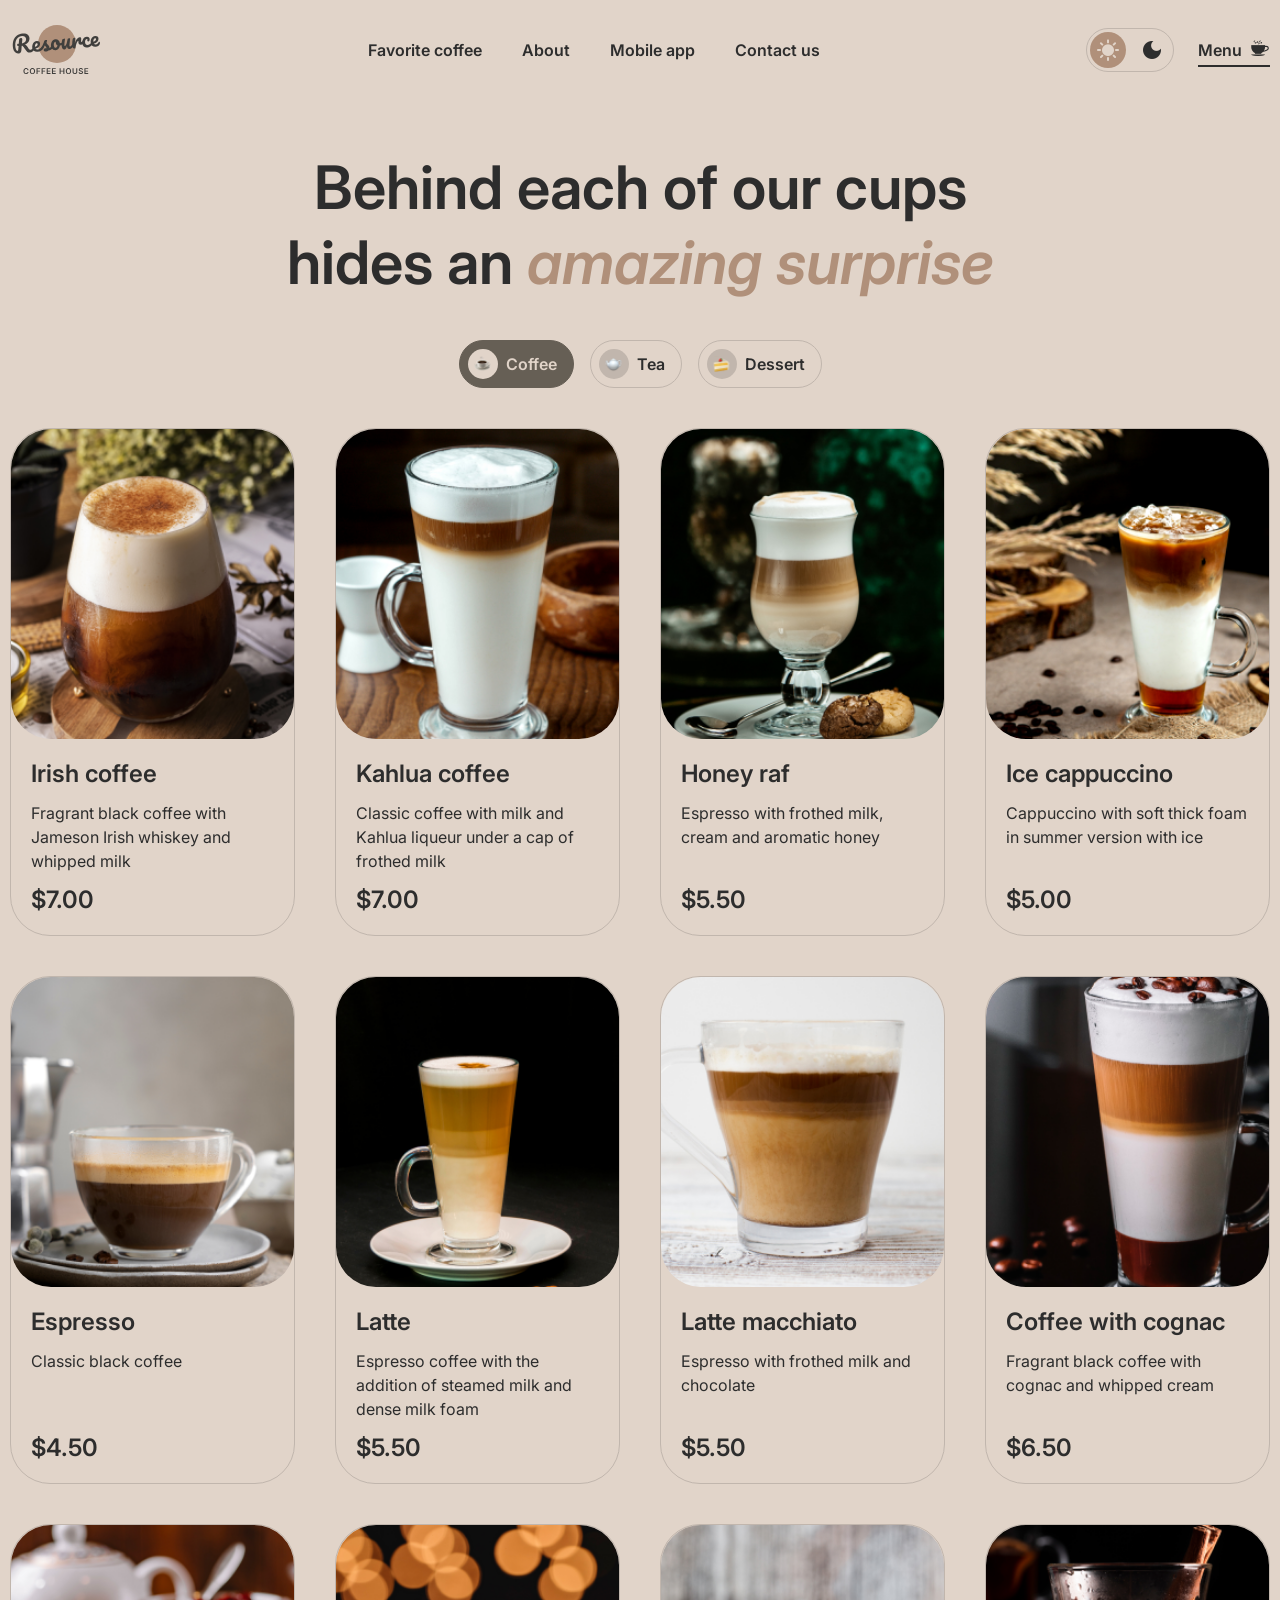
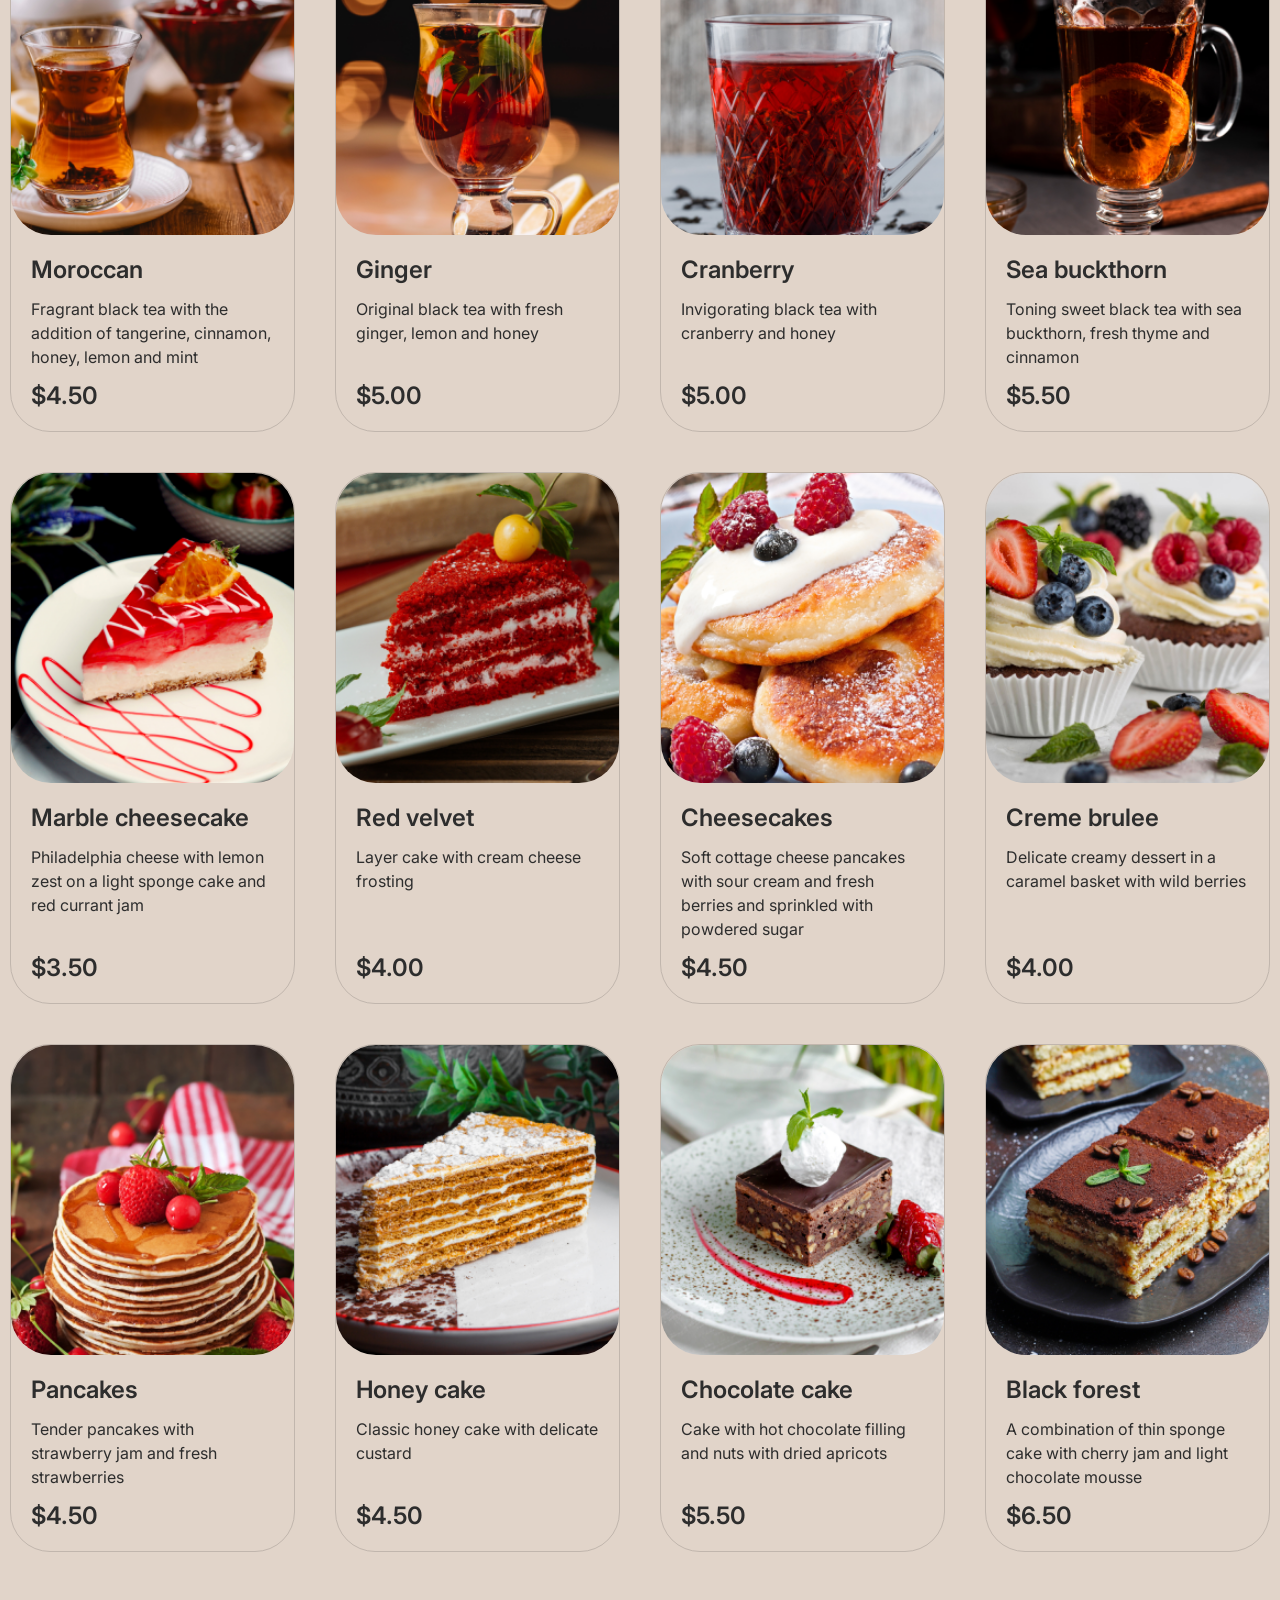
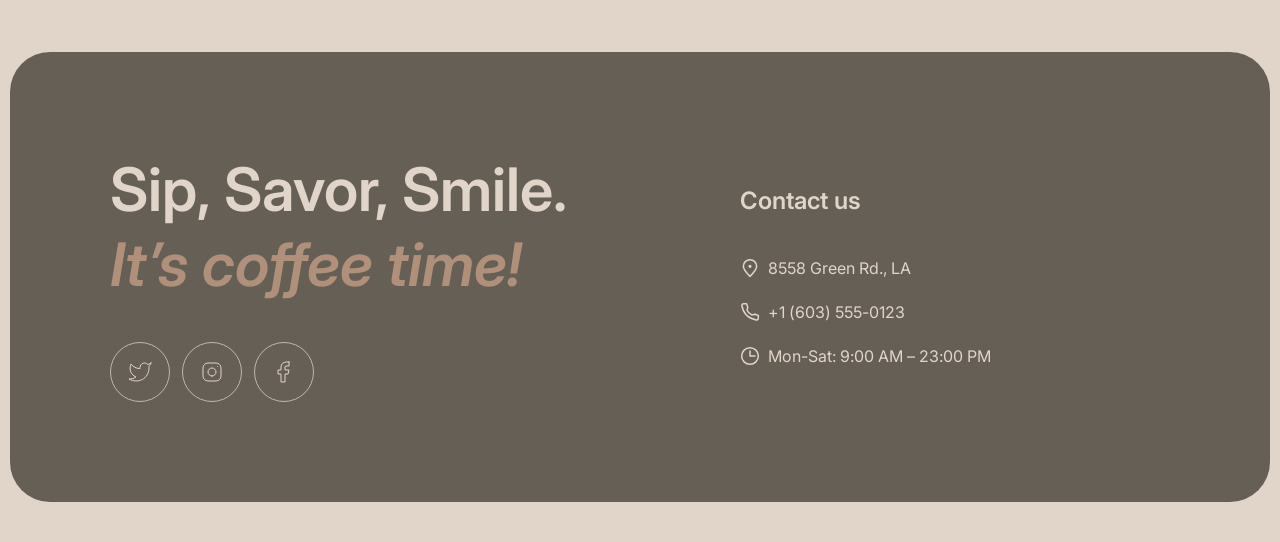
==== commit 118689b0: "fix: for cross" ====
--- a/templates/menu.template.html
+++ b/templates/menu.template.html
@@ -150,12 +150,12 @@
             <main>
                 <section class="menu-section">
                     <div class="container">
-                        <h1 style="display: none">this is h1</h1>
-                        <h2>
+                        <!-- <h1 style="display: none">this is h1</h1> -->
+                        <h1>
                             Behind each of our cups<br />
                             hides an
                             <span class="accent">amazing surprise</span>
-                        </h2>
+                        </h1>
                         <div class="menu-switch switch">
                             <div data-path="coffee" class="switch-item active">
                                 <div class="switch-item__img">
@@ -187,392 +187,7 @@
                             </div>
                         </div>
                         <div class="menu-content">
-                            <div
-                                data-target="coffee"
-                                class="open-modal card-menu active"
-                            >
-                                <div class="card-menu__img">
-                                    <img
-                                        src="../img/coffee-1.png"
-                                        alt="coffee-1"
-                                    />
-                                </div>
-                                <div class="card-menu__info">
-                                    <div class="card-menu__title">
-                                        Irish coffee
-                                    </div>
-                                    <div class="card-menu__subtitle">
-                                        Fragrant black coffee with Jameson Irish
-                                        whiskey and whipped milk
-                                    </div>
-                                    <div class="card-menu__price">$7.00</div>
-                                </div>
-                            </div>
-                            <div
-                                data-target="coffee"
-                                class="open-modal card-menu active"
-                            >
-                                <div class="card-menu__img">
-                                    <img
-                                        src="../img/coffee-2.png"
-                                        alt="coffee-2"
-                                    />
-                                </div>
-                                <div class="card-menu__info">
-                                    <div class="card-menu__title">
-                                        Kahlua coffee
-                                    </div>
-                                    <div class="card-menu__subtitle">
-                                        Classic coffee with milk and Kahlua
-                                        liqueur under a cap of frothed milk
-                                    </div>
-                                    <div class="card-menu__price">$7.00</div>
-                                </div>
-                            </div>
-                            <div
-                                data-target="coffee"
-                                class="open-modal card-menu active"
-                            >
-                                <div class="card-menu__img">
-                                    <img
-                                        src="../img/coffee-3.png"
-                                        alt="coffee-3"
-                                    />
-                                </div>
-                                <div class="card-menu__info">
-                                    <div class="card-menu__title">
-                                        Honey raf
-                                    </div>
-                                    <div class="card-menu__subtitle">
-                                        Espresso with frothed milk, cream and
-                                        aromatic honey
-                                    </div>
-                                    <div class="card-menu__price">$5.50</div>
-                                </div>
-                            </div>
-                            <div
-                                data-target="coffee"
-                                class="open-modal card-menu active"
-                            >
-                                <div class="card-menu__img">
-                                    <img
-                                        src="../img/coffee-4.png"
-                                        alt="coffee-4"
-                                    />
-                                </div>
-                                <div class="card-menu__info">
-                                    <div class="card-menu__title">
-                                        Ice cappuccino
-                                    </div>
-                                    <div class="card-menu__subtitle">
-                                        Cappuccino with soft thick foam in
-                                        summer version with ice
-                                    </div>
-                                    <div class="card-menu__price">$5.00</div>
-                                </div>
-                            </div>
-                            <div
-                                data-target="coffee"
-                                class="open-modal card-menu active"
-                            >
-                                <div class="card-menu__img">
-                                    <img
-                                        src="../img/coffee-5.png"
-                                        alt="coffee-5"
-                                    />
-                                </div>
-                                <div class="card-menu__info">
-                                    <div class="card-menu__title">Espresso</div>
-                                    <div class="card-menu__subtitle">
-                                        Classic black coffee
-                                    </div>
-                                    <div class="card-menu__price">$4.50</div>
-                                </div>
-                            </div>
-                            <div
-                                data-target="coffee"
-                                class="open-modal card-menu active"
-                            >
-                                <div class="card-menu__img">
-                                    <img
-                                        src="../img/coffee-6.png"
-                                        alt="coffee-6"
-                                    />
-                                </div>
-                                <div class="card-menu__info">
-                                    <div class="card-menu__title">Latte</div>
-                                    <div class="card-menu__subtitle">
-                                        Espresso coffee with the addition of
-                                        steamed milk and dense milk foam
-                                    </div>
-                                    <div class="card-menu__price">$5.50</div>
-                                </div>
-                            </div>
-                            <div
-                                data-target="coffee"
-                                class="open-modal card-menu active"
-                            >
-                                <div class="card-menu__img">
-                                    <img
-                                        src="../img/coffee-7.png"
-                                        alt="coffee-7"
-                                    />
-                                </div>
-                                <div class="card-menu__info">
-                                    <div class="card-menu__title">
-                                        Latte macchiato
-                                    </div>
-                                    <div class="card-menu__subtitle">
-                                        Espresso with frothed milk and chocolate
-                                    </div>
-                                    <div class="card-menu__price">$5.50</div>
-                                </div>
-                            </div>
-                            <div
-                                data-target="coffee"
-                                class="open-modal card-menu active"
-                            >
-                                <div class="card-menu__img">
-                                    <img
-                                        src="../img/coffee-8.png"
-                                        alt="coffee-8"
-                                    />
-                                </div>
-                                <div class="card-menu__info">
-                                    <div class="card-menu__title">
-                                        Coffee with cognac
-                                    </div>
-                                    <div class="card-menu__subtitle">
-                                        Fragrant black coffee with cognac and
-                                        whipped cream
-                                    </div>
-                                    <div class="card-menu__price">$6.50</div>
-                                </div>
-                            </div>
-
-                            <div data-target="tea" class="open-modal card-menu">
-                                <div class="card-menu__img">
-                                    <img src="../img/tea-1.png" alt="tea-1" />
-                                </div>
-                                <div class="card-menu__info">
-                                    <div class="card-menu__title">Moroccan</div>
-                                    <div class="card-menu__subtitle">
-                                        Fragrant black tea with the addition of
-                                        tangerine, cinnamon, honey, lemon and
-                                        mint
-                                    </div>
-                                    <div class="card-menu__price">$4.50</div>
-                                </div>
-                            </div>
-                            <div data-target="tea" class="open-modal card-menu">
-                                <div class="card-menu__img">
-                                    <img src="../img/tea-2.png" alt="tea-2" />
-                                </div>
-                                <div class="card-menu__info">
-                                    <div class="card-menu__title">Ginger</div>
-                                    <div class="card-menu__subtitle">
-                                        Original black tea with fresh ginger,
-                                        lemon and honey
-                                    </div>
-                                    <div class="card-menu__price">$5.00</div>
-                                </div>
-                            </div>
-                            <div data-target="tea" class="open-modal card-menu">
-                                <div class="card-menu__img">
-                                    <img src="../img/tea-3.png" alt="tea-3" />
-                                </div>
-                                <div class="card-menu__info">
-                                    <div class="card-menu__title">
-                                        Cranberry
-                                    </div>
-                                    <div class="card-menu__subtitle">
-                                        Invigorating black tea with cranberry
-                                        and honey
-                                    </div>
-                                    <div class="card-menu__price">$5.00</div>
-                                </div>
-                            </div>
-                            <div data-target="tea" class="open-modal card-menu">
-                                <div class="card-menu__img">
-                                    <img src="../img/tea-4.png" alt="tea-4" />
-                                </div>
-                                <div class="card-menu__info">
-                                    <div class="card-menu__title">
-                                        Sea buckthorn
-                                    </div>
-                                    <div class="card-menu__subtitle">
-                                        Toning sweet black tea with sea
-                                        buckthorn, fresh thyme and cinnamon
-                                    </div>
-                                    <div class="card-menu__price">$5.50</div>
-                                </div>
-                            </div>
-
-                            <div
-                                data-target="dessert"
-                                class="open-modal card-menu"
-                            >
-                                <div class="card-menu__img">
-                                    <img
-                                        src="../img/dessert-1.png"
-                                        alt="dessert-1"
-                                    />
-                                </div>
-                                <div class="card-menu__info">
-                                    <div class="card-menu__title">
-                                        Marble cheesecake
-                                    </div>
-                                    <div class="card-menu__subtitle">
-                                        Philadelphia cheese with lemon zest on a
-                                        light sponge cake and red currant jam
-                                    </div>
-                                    <div class="card-menu__price">$3.50</div>
-                                </div>
-                            </div>
-                            <div
-                                data-target="dessert"
-                                class="open-modal card-menu"
-                            >
-                                <div class="card-menu__img">
-                                    <img
-                                        src="../img/dessert-2.png"
-                                        alt="dessert-2"
-                                    />
-                                </div>
-                                <div class="card-menu__info">
-                                    <div class="card-menu__title">
-                                        Red velvet
-                                    </div>
-                                    <div class="card-menu__subtitle">
-                                        Layer cake with cream cheese frosting
-                                    </div>
-                                    <div class="card-menu__price">$4.00</div>
-                                </div>
-                            </div>
-                            <div
-                                data-target="dessert"
-                                class="open-modal card-menu"
-                            >
-                                <div class="card-menu__img">
-                                    <img
-                                        src="../img/dessert-3.png"
-                                        alt="dessert-3"
-                                    />
-                                </div>
-                                <div class="card-menu__info">
-                                    <div class="card-menu__title">
-                                        Cheesecakes
-                                    </div>
-                                    <div class="card-menu__subtitle">
-                                        Soft cottage cheese pancakes with sour
-                                        cream and fresh berries and sprinkled
-                                        with powdered sugar
-                                    </div>
-                                    <div class="card-menu__price">$4.50</div>
-                                </div>
-                            </div>
-                            <div
-                                data-target="dessert"
-                                class="open-modal card-menu"
-                            >
-                                <div class="card-menu__img">
-                                    <img
-                                        src="../img/dessert-4.png"
-                                        alt="dessert-4"
-                                    />
-                                </div>
-                                <div class="card-menu__info">
-                                    <div class="card-menu__title">
-                                        Creme brulee
-                                    </div>
-                                    <div class="card-menu__subtitle">
-                                        Delicate creamy dessert in a caramel
-                                        basket with wild berries
-                                    </div>
-                                    <div class="card-menu__price">$4.00</div>
-                                </div>
-                            </div>
-                            <div
-                                data-target="dessert"
-                                class="open-modal card-menu"
-                            >
-                                <div class="card-menu__img">
-                                    <img
-                                        src="../img/dessert-5.png"
-                                        alt="dessert-5"
-                                    />
-                                </div>
-                                <div class="card-menu__info">
-                                    <div class="card-menu__title">Pancakes</div>
-                                    <div class="card-menu__subtitle">
-                                        Tender pancakes with strawberry jam and
-                                        fresh strawberries
-                                    </div>
-                                    <div class="card-menu__price">$4.50</div>
-                                </div>
-                            </div>
-                            <div
-                                data-target="dessert"
-                                class="open-modal card-menu"
-                            >
-                                <div class="card-menu__img">
-                                    <img
-                                        src="../img/dessert-6.png"
-                                        alt="dessert-6"
-                                    />
-                                </div>
-                                <div class="card-menu__info">
-                                    <div class="card-menu__title">
-                                        Honey cake
-                                    </div>
-                                    <div class="card-menu__subtitle">
-                                        Classic honey cake with delicate custard
-                                    </div>
-                                    <div class="card-menu__price">$4.50</div>
-                                </div>
-                            </div>
-                            <div
-                                data-target="dessert"
-                                class="open-modal card-menu"
-                            >
-                                <div class="card-menu__img">
-                                    <img
-                                        src="../img/dessert-7.png"
-                                        alt="dessert-7"
-                                    />
-                                </div>
-                                <div class="card-menu__info">
-                                    <div class="card-menu__title">
-                                        Chocolate cake
-                                    </div>
-                                    <div class="card-menu__subtitle">
-                                        Cake with hot chocolate filling and nuts
-                                        with dried apricots
-                                    </div>
-                                    <div class="card-menu__price">$5.50</div>
-                                </div>
-                            </div>
-                            <div
-                                data-target="dessert"
-                                class="open-modal card-menu"
-                            >
-                                <div class="card-menu__img">
-                                    <img
-                                        src="../img/dessert-8.png"
-                                        alt="dessert-8"
-                                    />
-                                </div>
-                                <div class="card-menu__info">
-                                    <div class="card-menu__title">
-                                        Black forest
-                                    </div>
-                                    <div class="card-menu__subtitle">
-                                        A combination of thin sponge cake with
-                                        cherry jam and light chocolate mousse
-                                    </div>
-                                    <div class="card-menu__price">$5.50</div>
-                                </div>
-                            </div>
+                            
                         </div>
                         <div class="menu-content__refresh-container">
                             <div class="menu-content__refresh">
@@ -670,7 +285,7 @@
                                     <span>8558 Green Rd., LA</span>
                                 </a>
                                 <a
-                                    href="tel:+77292490039"
+                                    href="tel:+16035550123"
                                     class="footer-contact__item underline-hover"
                                 >
                                     <img
--- a/styles/main.css
+++ b/styles/main.css
@@ -1023,7 +1023,11 @@
 }
 .menu-section .container {
 }
-.menu-section h2 {
+.menu-section h1 {
+    font-size: 60px;
+    line-height: 75px;
+    font-weight: 600;
+    margin-bottom: 40px;
     text-align: center;
 }
 .menu-switch {
